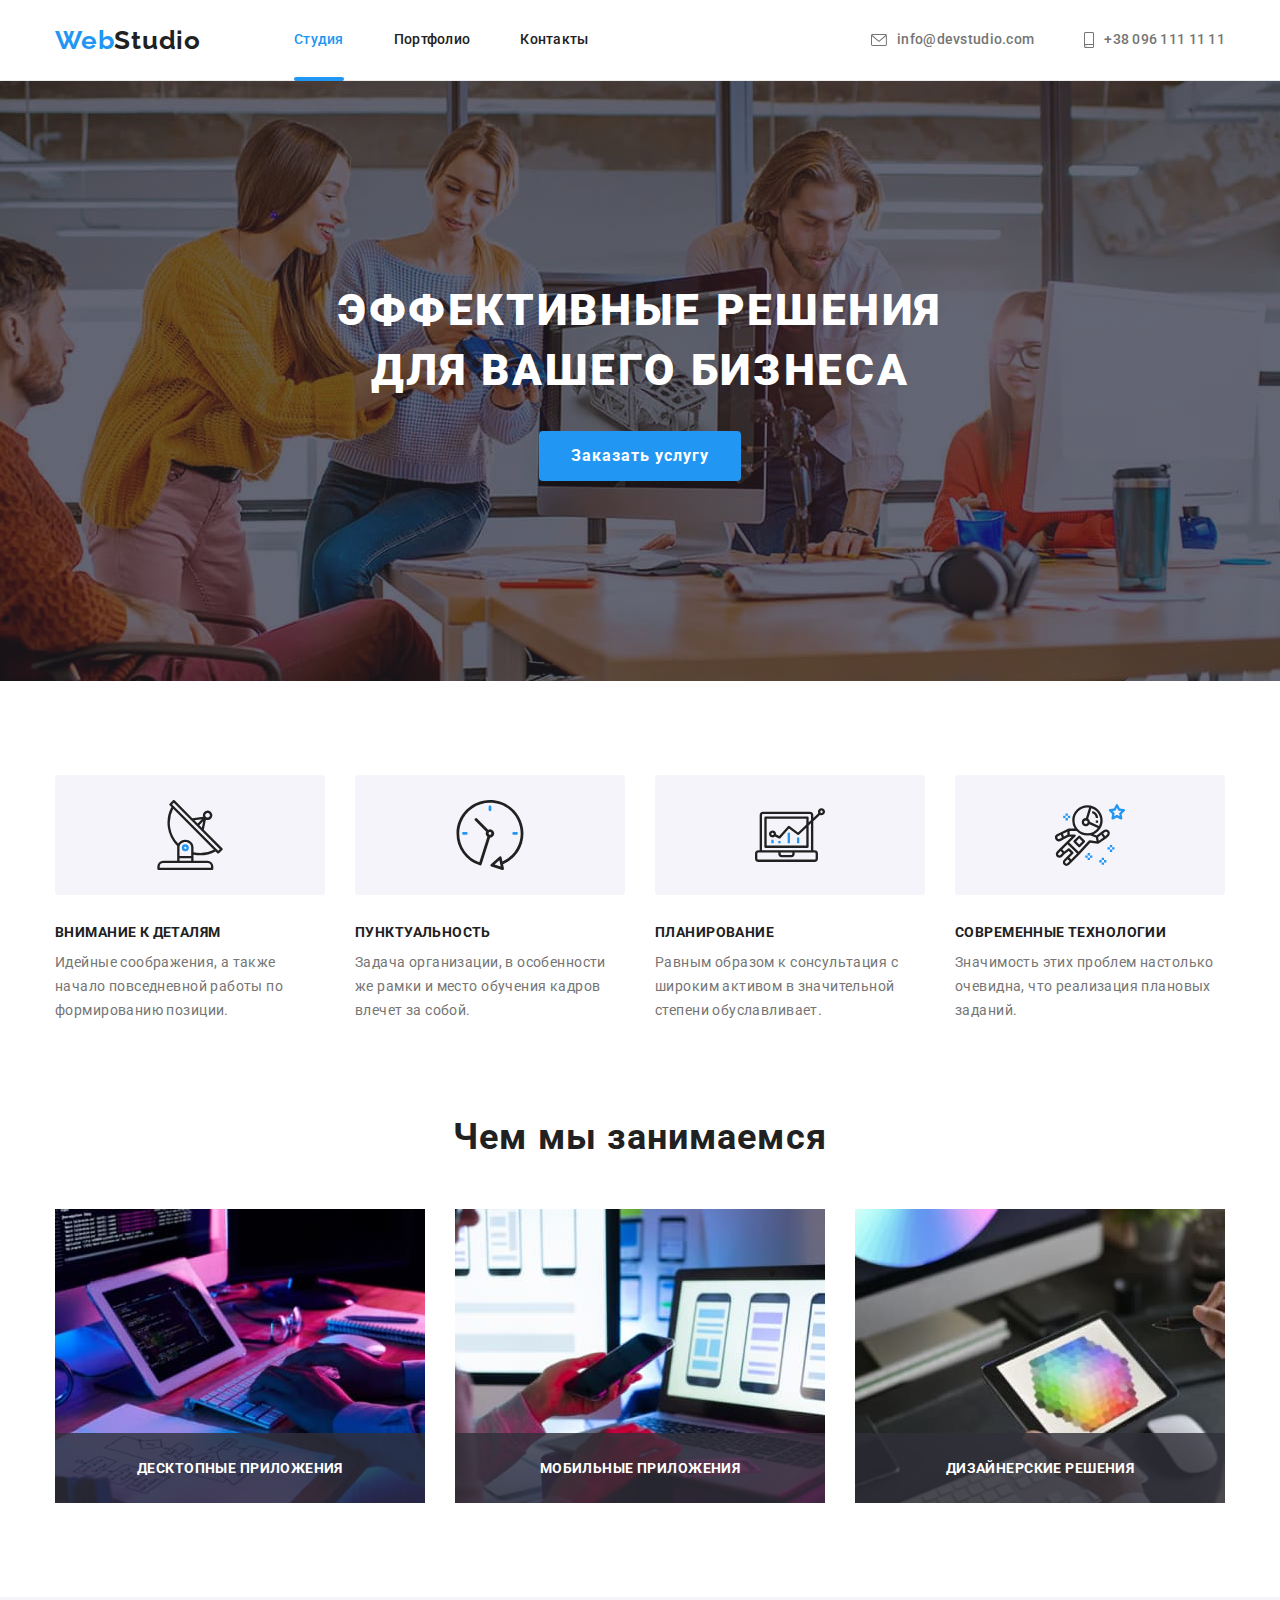
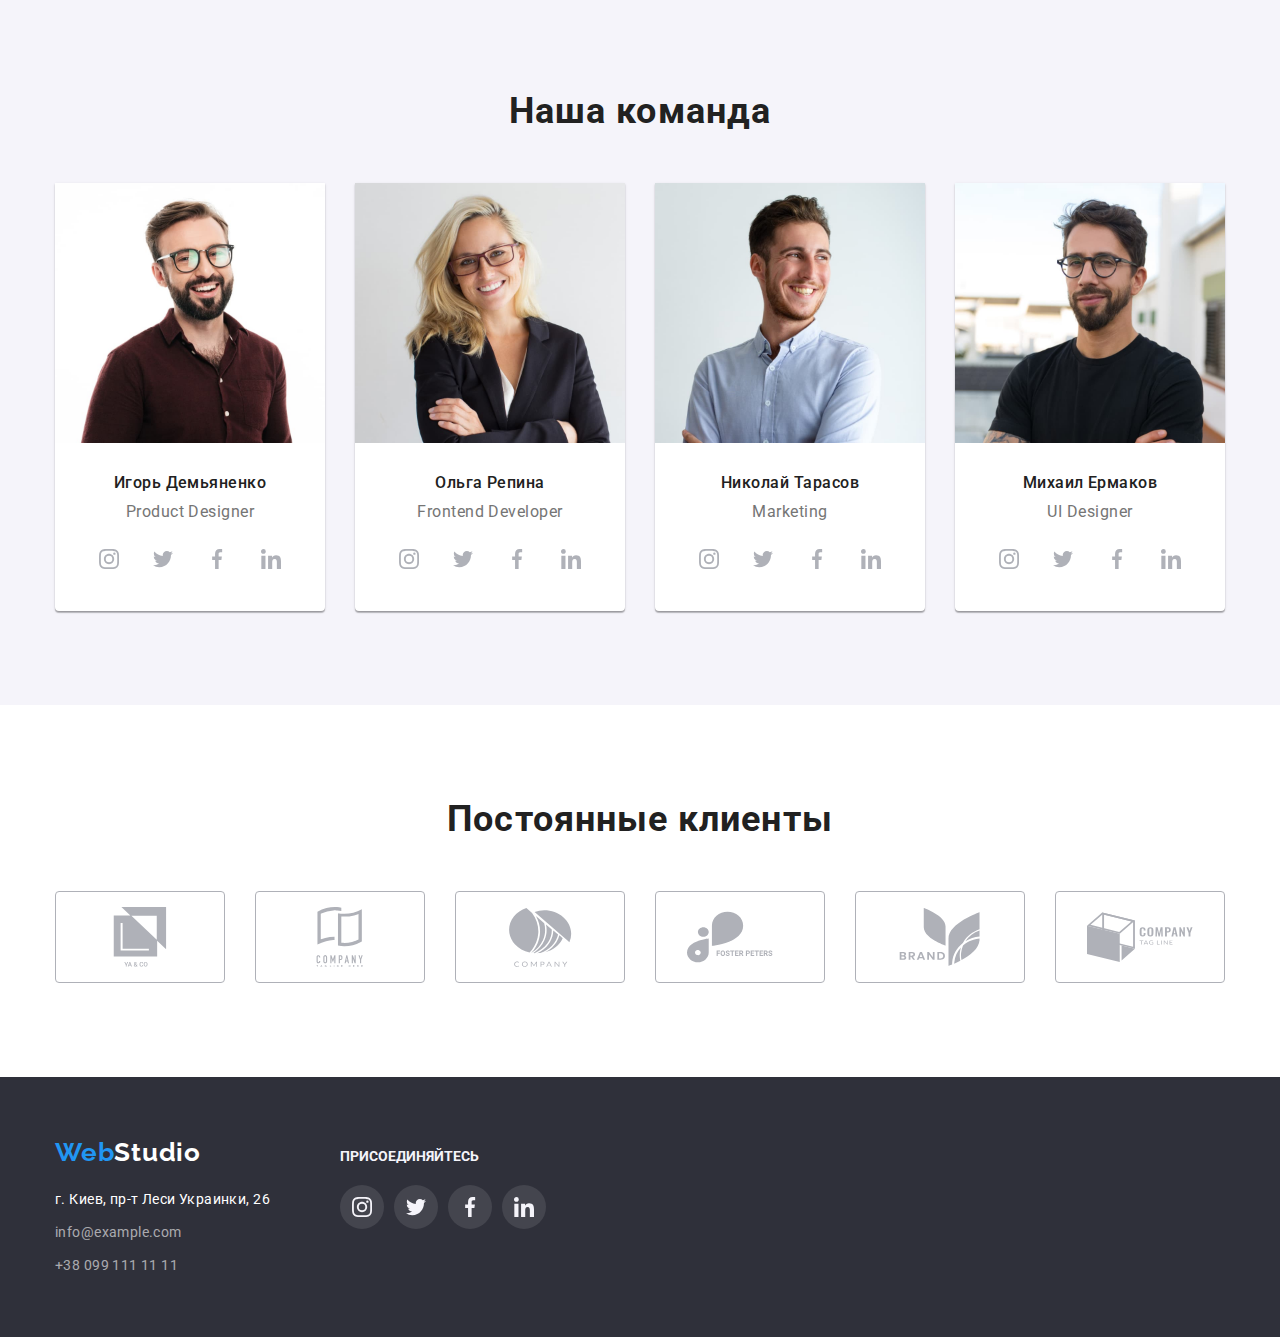
==== index.html @ 72f427e9 "start" ====
<!DOCTYPE html>
<html lang="ru">
  <head>
    <meta charset="UTF-8" />
    <meta http-equiv="X-UA-Compatible" content="IE=edge" />
    <meta name="viewport" content="width=device-width, initial-scale=1.0" />
    <link rel="preconnect" href="https://fonts.googleapis.com" />
    <link rel="preconnect" href="https://fonts.gstatic.com" crossorigin />
    <link
      href="https://fonts.googleapis.com/css2?family=Raleway:wght@700&family=Roboto:wght@400;500;700;900&display=swap"
      rel="stylesheet"
    />
    <link
      rel="stylesheet"
      href="https://cdn.jsdelivr.net/npm/modern-normalize@1.1.0/modern-normalize.min.css"
    />
    <link rel="stylesheet" href="./css/styles.css" />
    <title>Студия</title>
  </head>
  <body>
    <!-- Header -->
    <header class="page-header">
      <!-- logo -->
      <div class="container header-container">
        <nav class="page-nav">
          <a class="logo-style link" href="./">Web<span class="logo-studio link">Studio</span> </a>
          <!-- /Logo -->
          <ul class="menu-list list">
            <li class="menu-item">
              <a class="menu-link link current" href="./index.html">Студия</a>
            </li>
            <li class="menu-item">
              <a class="menu-link link" href="./portfolio.html">Портфолио</a>
            </li>
            <li class="menu-item"><a class="menu-link link" href="">Контакты</a></li>
          </ul>
        </nav>

        <ul class="contact-container list">
          <li class="contact-item">
            <a class="contact link" href="mailto:info@devstudio.com"
              ><svg class="icon-contact" width="16px" height="12px">
                <use href="./images/sprite/sprite.svg#email"></use></svg
              >info@devstudio.com</a
            >
          </li>
          <li class="contact-item">
            <a class="contact link" href="tel:+380961111111"
              ><svg class="icon-contact" width="10px" height="16px">
                <use href="./images/sprite/sprite.svg#phone"></use></svg
              >+38 096 111 11 11</a
            >
          </li>
        </ul>
      </div>
    </header>
    <main>
      <!-- Description -->
      <section class="description">
        <div class="container">
          <h1 class="description-header">Эффективные решения для вашего бизнеса</h1>
          <button class="style-btm" type="button" data-modal-open>Заказать услугу</button>
        </div>
      </section>
      <section class="section">
        <div class="container">
          <h2 class="visually-hidden">Описание</h2>
          <ul class="description-list list">
            <li class="description-item">
              <div class="des-icon">
                <svg class="des-icon-item" width="70px" height="70px">
                  <use href="./images/sprite/sprite.svg#antenna"></use>
                </svg>
              </div>
              <h3 class="description-hdr">Внимание к деталям</h3>
              <p class="description-text">
                Идейные соображения, а также начало повседневной работы по формированию позиции.
              </p>
            </li>
            <li class="description-item">
              <div class="des-icon">
                <svg class="des-icon-item" width="70px" height="70px">
                  <use href="./images/sprite/sprite.svg#clock"></use>
                </svg>
              </div>
              <h3 class="description-hdr">Пунктуальность</h3>
              <p class="description-text">
                Задача организации, в особенности же рамки и место обучения кадров влечет за собой.
              </p>
            </li>
            <li class="description-item">
              <div class="des-icon">
                <svg class="des-icon-item" width="70px" height="70px">
                  <use href="./images/sprite/sprite.svg#diagram"></use>
                </svg>
              </div>
              <h3 class="description-hdr">Планирование</h3>
              <p class="description-text">
                Равным образом к cонсультация с широким активом в значительной степени
                обуславливает.
              </p>
            </li>
            <li class="description-item">
              <div class="des-icon">
                <svg class="des-icon-item" width="70px" height="70px">
                  <use href="./images/sprite/sprite.svg#astronaut"></use>
                </svg>
              </div>
              <h3 class="description-hdr">Современные технологии</h3>
              <p class="description-text">
                Значимость этих проблем настолько очевидна, что реализация плановых заданий.
              </p>
            </li>
          </ul>
        </div>
      </section>
      <!-- About -->
      <section class="about section">
        <div class="container">
          <h2 class="titel">Чем мы занимаемся</h2>
          <ul class="about-list list">
            <li class="about-item">
              <div class="overlay-open">
                <img
                  src="./images/work/photo1.jpg"
                  alt="работа на планшете"
                  width="370"
                  height="295"
                />
                <p class="overlay-about">Десктопные приложения</p>
              </div>
            </li>
            <li class="about-item">
              <div class="overlay-open">
                <img
                  src="./images/work/photo2.jpg"
                  alt="работа на телефоне"
                  width="370"
                  height="295"
                />

                <p class="overlay-about">Мобильные приложения</p>
              </div>
            </li>
            <li class="about-item">
              <div class="overlay-open">
                <img
                  src="./images/work/photo3.jpg"
                  alt="работа с графикой"
                  width="370"
                  height="295"
                />

                <p class="overlay-about">Дизайнерские решения</p>
              </div>
            </li>
          </ul>
        </div>
      </section>
      <section class="team section">
        <div class="container">
          <h2 class="titel">Наша команда</h2>
          <ul class="team-jpg list">
            <li class="team-social-item">
              <img src="./images/team/team1.jpg" alt="мужчина" width="270" height="260" />
              <div class="team-padding">
                <h3 class="team-name">Игорь Демьяненко</h3>
                <p class="team-job" lang="en">Product Designer</p>
                <ul class="team-social list">
                  <li class="team-icon-item">
                    <a href="" class="team-social-link">
                      <svg class="team-icon" width="20px" height="20px">
                        <use href="./images/sprite/sprite.svg#instagram"></use>
                      </svg>
                    </a>
                  </li>
                  <li class="team-icon-item">
                    <a href="" class="team-social-link">
                      <svg class="team-icon" width="20px" height="20px">
                        <use href="./images/sprite/sprite.svg#twitter"></use>
                      </svg>
                    </a>
                  </li>
                  <li class="team-icon-item">
                    <a href="" class="team-social-link">
                      <svg class="team-icon" width="20px" height="20px">
                        <use href="./images/sprite/sprite.svg#facebook"></use>
                      </svg>
                    </a>
                  </li>
                  <li class="team-icon-item">
                    <a href="" class="team-social-link">
                      <svg class="team-icon" width="20px" height="20px">
                        <use href="./images/sprite/sprite.svg#linkedin"></use>
                      </svg>
                    </a>
                  </li>
                </ul>
              </div>
            </li>
            <li class="team-social-item">
              <img src="./images/team/team2.jpg" alt="женщина" width="270" height="260" />
              <div class="team-padding">
                <h3 class="team-name">Ольга Репина</h3>
                <p class="team-job" lang="en">Frontend Developer</p>
                <ul class="team-social list">
                  <li class="team-icon-item">
                    <a href="" class="team-social-link">
                      <svg class="team-icon" width="20px" height="20px">
                        <use href="./images/sprite/sprite.svg#instagram"></use>
                      </svg>
                    </a>
                  </li>
                  <li class="team-icon-item">
                    <a href="" class="team-social-link">
                      <svg class="team-icon" width="20px" height="20px">
                        <use href="./images/sprite/sprite.svg#twitter"></use>
                      </svg>
                    </a>
                  </li>
                  <li class="team-icon-item">
                    <a href="" class="team-social-link">
                      <svg class="team-icon" width="20px" height="20px">
                        <use href="./images/sprite/sprite.svg#facebook"></use>
                      </svg>
                    </a>
                  </li>
                  <li class="team-icon-item">
                    <a href="" class="team-social-link">
                      <svg class="team-icon" width="20px" height="20px">
                        <use href="./images/sprite/sprite.svg#linkedin"></use>
                      </svg>
                    </a>
                  </li>
                </ul>
              </div>
            </li>
            <li class="team-social-item">
              <img src="./images/team/team3.jpg" alt="мужчина" width="270" height="260" />
              <div class="team-padding">
                <h3 class="team-name">Николай Тарасов</h3>
                <p class="team-job" lang="en">Marketing</p>
                <ul class="team-social list">
                  <li class="team-icon-item">
                    <a href="" class="team-social-link">
                      <svg class="team-icon" width="20px" height="20px">
                        <use href="./images/sprite/sprite.svg#instagram"></use>
                      </svg>
                    </a>
                  </li>
                  <li class="team-icon-item">
                    <a href="" class="team-social-link">
                      <svg class="team-icon" width="20px" height="20px">
                        <use href="./images/sprite/sprite.svg#twitter"></use>
                      </svg>
                    </a>
                  </li>
                  <li class="team-icon-item">
                    <a href="" class="team-social-link">
                      <svg class="team-icon" width="20px" height="20px">
                        <use href="./images/sprite/sprite.svg#facebook"></use>
                      </svg>
                    </a>
                  </li>
                  <li class="team-icon-item">
                    <a href="" class="team-social-link">
                      <svg class="team-icon" width="20px" height="20px">
                        <use href="./images/sprite/sprite.svg#linkedin"></use>
                      </svg>
                    </a>
                  </li>
                </ul>
              </div>
            </li>
            <li class="team-social-item">
              <img src="./images/team/team4.jpg" alt="мужчина" width="270" height="260" />
              <div class="team-padding">
                <h3 class="team-name">Михаил Ермаков</h3>
                <p class="team-job" lang="en">UI Designer</p>
                <ul class="team-social list">
                  <li class="team-icon-item">
                    <a href="" class="team-social-link">
                      <svg class="team-icon" width="20px" height="20px">
                        <use href="./images/sprite/sprite.svg#instagram"></use>
                      </svg>
                    </a>
                  </li>
                  <li class="tteam-icon-item">
                    <a href="" class="team-social-link">
                      <svg class="team-icon" width="20px" height="20px">
                        <use href="./images/sprite/sprite.svg#twitter"></use>
                      </svg>
                    </a>
                  </li>
                  <li class="team-icon-item">
                    <a href="" class="team-social-link">
                      <svg class="team-icon" width="20px" height="20px">
                        <use href="./images/sprite/sprite.svg#facebook"></use>
                      </svg>
                    </a>
                  </li>
                  <li class="team-icon-item">
                    <a href="" class="team-social-link">
                      <svg class="team-icon" width="20px" height="20px">
                        <use href="./images/sprite/sprite.svg#linkedin"></use>
                      </svg>
                    </a>
                  </li>
                </ul>
              </div>
            </li>
          </ul>
        </div>
      </section>
      <!--Regular Clients-->
      <section class="section">
        <div class="container">
          <h2 class="titel">Постоянные клиенты</h2>
          <ul class="list client">
            <li class="client-list">
              <a href="" class="client-link">
                <svg class="client-logo" width="106px" height="60px">
                  <use href="./images/sprite/sprite.svg#group"></use>
                </svg>
              </a>
            </li>
            <li class="client-list">
              <a href="" class="client-link">
                <svg class="client-logo" width="106px" height="60px">
                  <use href="./images/sprite/sprite.svg#group2"></use>
                </svg>
              </a>
            </li>
            <li class="client-list">
              <a href="" class="client-link">
                <svg class="client-logo" width="106px" height="60px">
                  <use href="./images/sprite/sprite.svg#group3"></use>
                </svg>
              </a>
            </li>
            <li class="client-list">
              <a href="" class="client-link">
                <svg class="client-logo" width="106px" height="60px">
                  <use href="./images/sprite/sprite.svg#group4"></use>
                </svg>
              </a>
            </li>
            <li class="client-list">
              <a href="" class="client-link">
                <svg class="client-logo" width="106px" height="60px">
                  <use href="./images/sprite/sprite.svg#group5"></use>
                </svg>
              </a>
            </li>
            <li class="client-list">
              <a href="" class="client-link">
                <svg class="client-logo" width="106px" height="60px">
                  <use href="./images/sprite/sprite.svg#group6"></use>
                </svg>
              </a>
            </li>
          </ul>
        </div>
      </section>
    </main>
    <!-- Footer -->
    <footer class="footer">
      <div class="podval container">
        <div>
          <a class="logo-style-footer link" href="/"
            >Web<span class="logo-studio-footer link">Studio</span>
          </a>
          <address class="address">
            <ul class="list">
              <li class="contact-item-footer">
                <a
                  class="contact-map link"
                  href="https://goo.gl/maps/9qmAzHa2wMczzQS48"
                  target="_blank"
                  rel="noopener noreferrer"
                >
                  г. Киев, пр-т Леси Украинки, 26
                </a>
              </li>
              <li class="contact-item-footer">
                <a class="contact-footer link" href="mailto:info@example.com">info@example.com</a>
              </li>
              <li class="contact-item-footer">
                <a class="contact-footer link" href="tel:+380991111111">+38 099 111 11 11</a>
              </li>
            </ul>
          </address>
        </div>
        <div class="fsocial-footer">
          <h3 class="fsocial-titel">присоединяйтесь</h3>
          <ul class="fsocial-list list">
            <li>
              <a href="" class="fsocial-link">
                <svg class="fsocial-icon" width="20px" height="20px">
                  <use href="./images/sprite/sprite.svg#instagram"></use>
                </svg>
              </a>
            </li>
            <li>
              <a href="" class="fsocial-link">
                <svg class="fsocial-icon" width="20px" height="20px">
                  <use href="./images/sprite/sprite.svg#twitter"></use>
                </svg>
              </a>
            </li>
            <li>
              <a href="" class="fsocial-link">
                <svg class="fsocial-icon" width="20px" height="20px">
                  <use href="./images/sprite/sprite.svg#facebook"></use>
                </svg>
              </a>
            </li>
            <li>
              <a href="" class="fsocial-link">
                <svg class="fsocial-icon" width="20px" height="20px">
                  <use href="./images/sprite/sprite.svg#linkedin"></use>
                </svg>
              </a>
            </li>
          </ul>
        </div>
      </div>
    </footer>
    <div class="backdrop is-hidden" data-modal>
      <div class="modal">
        <button type="button" class="close-btm" data-modal-close>
          <svg class="modal-icon-close" width="18px" height="18px">
            <use href="./images/sprite/sprite.svg#close"></use>
          </svg>
        </button>
      </div>
    </div>
    <script src="./js/modal.js"></script>
  </body>
</html>
---- css/styles.css ----
/* font-family: 'Raleway', sans-serif;
font-family: 'Roboto', sans-serif; */

:root {
  --primary-font: 'Roboto', sans-serif;
  --secondary-font: 'Raleway', sans-serif;
  --primary-text: #757575;
  --secondary-text: #212121;
  --accent-color: #2196f3;
  --secondary-text-white: #ffffff;
  --hover-color-btm: #188ce8;
  --primary-background-color: #ffffff;
  --secondory-background-color: #f5f4fa;
  --icon-color: #afb1b8;
  --transition-speed: 250ms cubic-bezier(0.4, 0, 0.2, 1);
}

body {
  font-family: var(--primary-font);
  color: var(--primary-text);
}
/* Utility */ /* Utility */ /* Utility */ /* Utility */ /* Utility */
.link {
  text-decoration: none;
}

.list {
  list-style: none;
}

h1,
h2,
h3,
h4,
h5,
h6,
p {
  margin-top: 0;
  margin-bottom: 0;
}

ul,
ol {
  margin-top: 0;
  margin-bottom: 0;
  padding-left: 0;
}

img {
  display: block;
  max-width: 100%;
  height: auto;
}

button {
  cursor: pointer;
  border: 0;
}

.visually-hidden {
  position: absolute;
  white-space: nowrap;
  width: 1px;
  height: 1px;
  overflow: hidden;
  border: 0;
  padding: 0;
  clip: rect(0 0 0 0);
  clip-path: inset(50%);
  margin: -1px;
}

.container {
  width: 1200px;
  margin-left: auto;
  margin-right: auto;
  padding-left: 15px;
  padding-right: 15px;
}

/* Utility */ /* Utility */ /* Utility */ /* Utility */ /* Utility */

/* Logo */ /* Logo */ /* Logo */ /* Logo */ /* Logo */
.logo-style,
.logo-studio,
.logo-style-footer,
.logo-studio-footer {
  font-family: var(--secondary-font);
}

.logo-style {
  color: var(--accent-color);
}
.logo-studio {
  color: var(--secondary-text);
}

.logo-style-footer {
  color: var(--accent-color);
}
.logo-studio-footer {
  color: var(--secondary-text-white);
}
.logo-style {
  font-weight: 700;
  font-size: 26px;
  line-height: 1.19;
  letter-spacing: 0.03em;
}
.logo-studio {
  font-weight: 700;
  font-size: 26px;
  line-height: 1.19;
  letter-spacing: 0.03em;
}

/* /Logo */ /* /Logo */ /* /Logo */ /* /Logo */ /* /Logo */

/* header */ /* header */ /* header */ /* header */ /* header */
.menu-link:hover,
.menu-link:focus {
  color: var(--accent-color);
}

.page-header {
  border-bottom: 1px solid #ececec;
}

.header-container {
  display: flex;
  align-items: center;
}

.page-nav {
  display: flex;
  align-items: center;
}

.menu-link.current {
  color: var(--accent-color);
}

.current::after {
  position: absolute;
  content: '';
  left: 0;
  bottom: 0;
  border-radius: 2px;
  margin-bottom: -1px;
  width: 100%;
  height: 4px;
  background-color: var(--accent-color);
}

.menu-list {
  display: flex;
  align-items: center;
  margin-left: 93px;
}
.menu-link {
  display: block;
  position: relative;
  padding-top: 32px;
  padding-bottom: 32px;
  font-weight: 500;
  font-size: 14px;
  line-height: 1.14;
  letter-spacing: 0.02em;
  color: var(--secondary-text);
  transition: color var(--transition-speed);
}

.menu-item:not(:last-child) {
  margin-right: 50px;
}

/* /header */ /* /header */ /* /header */ /* /header */ /* /header */

/* Description */ /* Description */ /* Description */ /* Description */
.section {
  padding: 94px 0;
}
.description-list {
  display: flex;
  align-content: center;
  gap: 30px;
}
.description-item {
  width: 270px;
}

.description-hdr {
  margin-bottom: 10px;
}

.des-icon {
  background-color: var(--secondory-background-color);
  height: 120px;
  display: flex;
  flex-wrap: wrap;
  align-content: center;
  justify-content: center;
  height: 120px;
  margin-bottom: 30px;
  border-radius: 4px;
}
.description-header {
  width: 696px;
  margin-left: auto;
  margin-right: auto;
  font-weight: 900;
  font-size: 44px;
  margin-bottom: 30px;
  line-height: 1.36;
  text-align: center;
  letter-spacing: 0.06em;
  text-transform: uppercase;

  color: var(--secondary-text-white);
}

.description {
  max-width: 1600px;
  height: 600px;
  margin-left: auto;
  margin-right: auto;

  padding: 200px 0;
  text-align: center;
  background-image: linear-gradient(rgba(47, 48, 58, 0.4), rgba(47, 48, 58, 0.4)),
    url(../images/hero/hero.jpg);
  background-size: cover;
  background-color: #c4c4c4;
  background-position: center;
  background-repeat: no-repeat;
}

.style-btm {
  display: inline-block;
  min-width: 200px;
  font-family: inherit;
  border-radius: 4px;
  padding: 10px 32px;
  border: transparent;
  font-weight: 700;
  font-size: 16px;
  line-height: 1.88;
  letter-spacing: 0.06em;
  align-items: center;
  text-align: center;
  background-color: var(--accent-color);
  color: var(--secondary-text-white);
  transition: background-color var(--transition-speed), color 250ms var(--transition-speed);
}

.style-btm:hover,
.style-btm:focus {
  background-color: var(--hover-color-btm);
  color: var(--secondary-text-white);
}
.description-hdr {
  font-weight: 700;
  font-size: 14px;
  line-height: 1.14;
  letter-spacing: 0.03em;
  text-transform: uppercase;
  color: var(--secondary-text);
}

.description-text {
  font-size: 14px;
  line-height: 1.71;
  letter-spacing: 0.03em;
}

/* Description */ /* Description */ /* Description */ /* Description */

/* About */ /* About */ /* About */ /* About */ /* About */ /* About */

.titel {
  margin-bottom: 50px;
  font-weight: 700;
  font-size: 36px;
  line-height: 1.166;
  text-align: center;
  letter-spacing: 0.03em;
  color: var(--secondary-text);
}

.about-list {
  display: flex;
  gap: 30px;
}
.about {
  padding-top: 0;
}

.overlay-open {
  position: relative;
}

.overlay-about {
  position: absolute;
  display: flex;
  justify-content: center;
  align-items: center;
  bottom: 0;
  left: 0;
  width: 100%;
  height: 70px;
  font-weight: 700;
  font-size: 14px;
  line-height: 16px;
  text-align: center;
  letter-spacing: 0.03em;
  text-transform: uppercase;
  color: var(--secondary-text-white);
  background: rgba(47, 48, 58, 0.8);
}

/* About */ /* About */ /* About */ /* About */ /* About */ /* About */

/* Team */ /* Team */ /* Team */ /* Team */ /* Team */ /* Team */ /* Team */

.team {
  background: #f5f4fa;
}
.team-jpg {
  display: flex;
  align-content: center;
  gap: 30px;
}

.team-name {
  margin-bottom: 10px;
  font-weight: 500;
  font-size: 16px;
  line-height: 1.19;
  text-align: center;
  letter-spacing: 0.03em;
  color: var(--secondary-text);
}

.team-social-link {
  display: flex;
  justify-content: center;
  align-items: center;
  width: 44px;
  height: 44px;
  border-radius: 50%;
  background-color: var(--primary-background-color);
  transition: background-color var(--transition-speed);
}

.team-icon {
  fill: var(--icon-color);
  transition: fill var(--transition-speed);
}

.team-social-link:hover,
.team-social-link:focus {
  background: var(--accent-color);
}

.team-social-link:hover .team-icon,
.team-social-link:focus .team-icon {
  fill: var(--primary-background-color);
}

.team-social {
  display: flex;
  justify-content: center;
  gap: 10px;
}
.team-padding {
  padding-top: 30px;
  padding-bottom: 30px;
}

.team-job {
  margin-bottom: 16px;
  font-size: 16px;
  line-height: 1.19;
  text-align: center;
  letter-spacing: 0.03em;
}
.team-social-item {
  box-shadow: 0px 1px 3px rgba(0, 0, 0, 0.12), 0px 1px 1px rgba(0, 0, 0, 0.14),
    0px 2px 1px rgba(0, 0, 0, 0.2);
  border-radius: 0px 0px 4px 4px;
  background: #ffffff;
}

/* Team */ /* Team */ /* Team */ /* Team */ /* Team */ /* Team */ /* Team */

/* Client */ /* Client */ /* Client */ /* Client */ /* Client */ /* Client */
.client {
  display: flex;
  justify-content: center;
  gap: 30px;
}

.client-link {
  display: flex;
  flex-wrap: wrap;
  align-content: center;
  justify-content: center;
  border: 1px solid #afb1b8;
  border-radius: 4px;
  width: 100%;
  height: 100%;
  transition: border var(--transition-speed);
}

.client-list {
  width: 170px;
  height: 92px;
}

.client-logo {
  fill: var(--icon-color);
  transition: fill var(--transition-speed);
}

.client-link:hover .client-logo,
.client-link:focus .client-logo {
  fill: var(--accent-color);
}

.client-link:hover,
.client-link:focus {
  fill: var(--accent-color);
  border: 1px solid var(--accent-color);
}

/* Client */ /* Client */ /* Client */ /* Client */ /* Client */ /* Client */

/* contact */ /* contact */ /* contact */ /* contact */ /* contact */

.contact {
  display: flex;
  align-items: center;
  padding-top: 32px;
  padding-bottom: 32px;
  font-weight: 500;
  font-size: 14px;
  line-height: 1.14;
  letter-spacing: 0.02em;
  color: var(--primary-text);
  transition: color var(--transition-speed);
}

.contact-container {
  display: flex;
  margin-left: auto;
}

.icon-contact {
  margin-right: 10px;
  fill: currentColor;
}

.contact-item + .contact-item {
  margin-left: 50px;
}

.contact:hover,
.contact:focus {
  color: var(--accent-color);
}

.contact-footer:hover,
.contact-footer:focus {
  color: var(--accent-color);
}

.contact-map:hover,
.contact-map:focus {
  color: var(--accent-color);
}

/* contact */ /* contact */ /* contact */ /* contact */ /* contact */

/* footer */ /* footer */ /* footer */ /* footer */ /* footer */ /* footer */
.address {
  font-style: normal;
  margin-top: 20px;
}

.footer {
  background-color: #2f303a;
  padding-top: 60px;
  padding-bottom: 60px;
}

.logo-style-footer {
  display: block;
  padding: 0;
  margin-bottom: 20px;
  font-weight: 700;
  font-size: 26px;
  line-height: 1.19;
  letter-spacing: 0.03em;
}
.logo-studio-footer {
  font-weight: 700;
  font-size: 26px;
  line-height: 1.19;
  letter-spacing: 0.03em;
}

.contact-map {
  font-size: 14px;
  line-height: 1.71;
  letter-spacing: 0.03em;
  color: var(--secondary-text-white);
  transition: color var(--transition-speed);
}

.contact-footer {
  font-size: 14px;
  line-height: 1.71;
  letter-spacing: 0.03em;

  color: rgba(255, 255, 255, 0.6);
  transition: color var(--transition-speed);
}
.contact-item-footer:not(:last-child) {
  margin-bottom: 9px;
}

.podval {
  display: flex;
  align-items: baseline;
}

.fsocial-footer {
  margin-left: 70px;
}

.fsocial-titel {
  display: block;
  font-weight: 700;
  margin-bottom: 20px;
  font-size: 14px;
  line-height: 1.14;
  text-transform: uppercase;
  font-style: normal;
  color: var(--secondory-background-color);
}

.fsocial-list {
  display: flex;
  justify-content: center;
  gap: 10px;
}

.fsocial-link {
  display: flex;
  align-content: center;
  justify-content: center;
  flex-wrap: wrap;
  width: 44px;
  height: 44px;
  border-radius: 50%;
  background: rgba(255, 255, 255, 0.1);
  fill: var(--secondory-background-color);
  transition: background-color var(--transition-speed), color var(--transition-speed);
}

.fsocial-link:hover,
.fsocial-link:focus {
  background-color: var(--accent-color);
}

/* footer */ /* footer */ /* footer */ /* footer */ /* footer */ /* footer */

/* PORTFOLIO */ /* PORTFOLIO */ /* PORTFOLIO */ /* PORTFOLIO */ /* PORTFOLIO */ /* PORTFOLIO */

.style-btm-filter:hover,
.style-btm-filter:focus {
  box-shadow: 0px 3px 1px rgba(0, 0, 0, 0.1), 0px 1px 2px rgba(0, 0, 0, 0.08),
    0px 2px 2px rgba(0, 0, 0, 0.12);
  border-radius: 4px;
  background-color: var(--accent-color);
  color: var(--secondary-text-white);
}

.style-btm-filter {
  background: #f5f4fa;
  border-radius: 4px;
  padding: 6px 22px 6px 22px;
  border: transparent;
  font-weight: 500;
  font-size: 16px;
  line-height: 1.62;
  text-align: center;
  letter-spacing: 0.03em;
  color: var(--secondary-text);
  transition: background-color var(--transition-speed), color var(--transition-speed),
    box-shadow var(--transition-speed);
}

.gallery-jpg {
  margin-bottom: 4px;
  font-weight: 700;
  font-size: 18px;
  line-height: 2;
  letter-spacing: 0.06em;
  color: var(--secondary-text);
}

.general-description {
  font-size: 16px;
  line-height: 1.88;
  letter-spacing: 0.03em;
  color: var(--primary-text);
}

.btm-item {
  display: flex;
  justify-content: center;
  margin-bottom: 50px;
  gap: 8px;
}
.content {
  display: flex;
  gap: 30px;
  flex-wrap: wrap;
  align-items: center;
}

.glr-board {
  border: 1px solid #eeeeee;
  border-top: none;
  padding: 20px 20px;
}

.gallery-link:hover,
.gallery-link:focus {
  display: block;
  background: #ffffff;
  box-shadow: 0px 1px 1px rgba(0, 0, 0, 0.12), 0px 4px 4px rgba(0, 0, 0, 0.06),
    1px 4px 6px rgba(0, 0, 0, 0.16);
}

.gallery-link {
  transition: box-shadow var(--transition-speed);
}

.gallery-img-wrapper {
  position: relative;
  overflow: hidden;
}

.gallery-img-wrapper {
  display: block;
}

.overlay {
  position: absolute;
  left: 0;
  top: 0;
  width: 100%;
  height: 100%;
  padding: 63px 24px;
  overflow: auto;
  font-weight: 400;
  font-size: 18px;
  line-height: 1.56;
  letter-spacing: 0.03em;
  color: var(--secondary-text-white);
  background: rgba(33, 150, 243, 0.9);
  transform: translate(0, 100%);
  transition: transform var(--transition-speed);
}

.gallery-link:hover .overlay,
.gallery-link:focus .overlay {
  transform: translate(0, 0);
}
/* PORTFOLIO */ /* PORTFOLIO */ /* PORTFOLIO */ /* PORTFOLIO */ /* PORTFOLIO */ /* PORTFOLIO */

/* modal */ /* modal */ /* modal */ /* modal */ /* modal */ /* modal */
.backdrop {
  position: fixed;
  display: flex;
  justify-content: center;
  align-items: center;
  top: 0;
  left: 0;
  z-index: 1000;
  height: 100%;
  width: 100%;
  background: rgba(0, 0, 0, 0.2);
  transition: opacity var(--transition-speed), visibility var(--transition-speed),
    transform var(--transition-speed);
}
.backdrop.is-hidden {
  opacity: 0;
  visibility: hidden;
  pointer-events: none;
  transform: scale(0.8);
}

.modal {
  position: absolute;
  top: 50%;
  left: 50%;
  transform: translate(-50%, -50%);
  width: 528px;
  height: 581px;
  background-color: var(--primary-background-color);
  box-shadow: 0px 1px 3px rgba(0, 0, 0, 0.12), 0px 1px 1px rgba(0, 0, 0, 0.14),
    0px 2px 1px rgba(0, 0, 0, 0.2);
  border-radius: 4px;
}

.close-btm {
  position: absolute;
  display: flex;
  justify-content: center;
  align-items: center;
  top: 8px;
  right: 8px;
  width: 30px;
  height: 30px;
  border-radius: 50%;
  background-color: transparent;
  background: #ffffff;
  border: 1px solid rgba(0, 0, 0, 0.1);
  padding: 0;
}

.close-btm:hover .modal-icon-close,
.close-btm:focus .modal-icon-close {
  fill: var(--accent-color);
  transition: var(--transition-speed);
}

.modal-icon-close {
  fill: #000000;
}
/* modal */ /* modal */ /* modal */ /* modal */ /* modal */ /* modal */
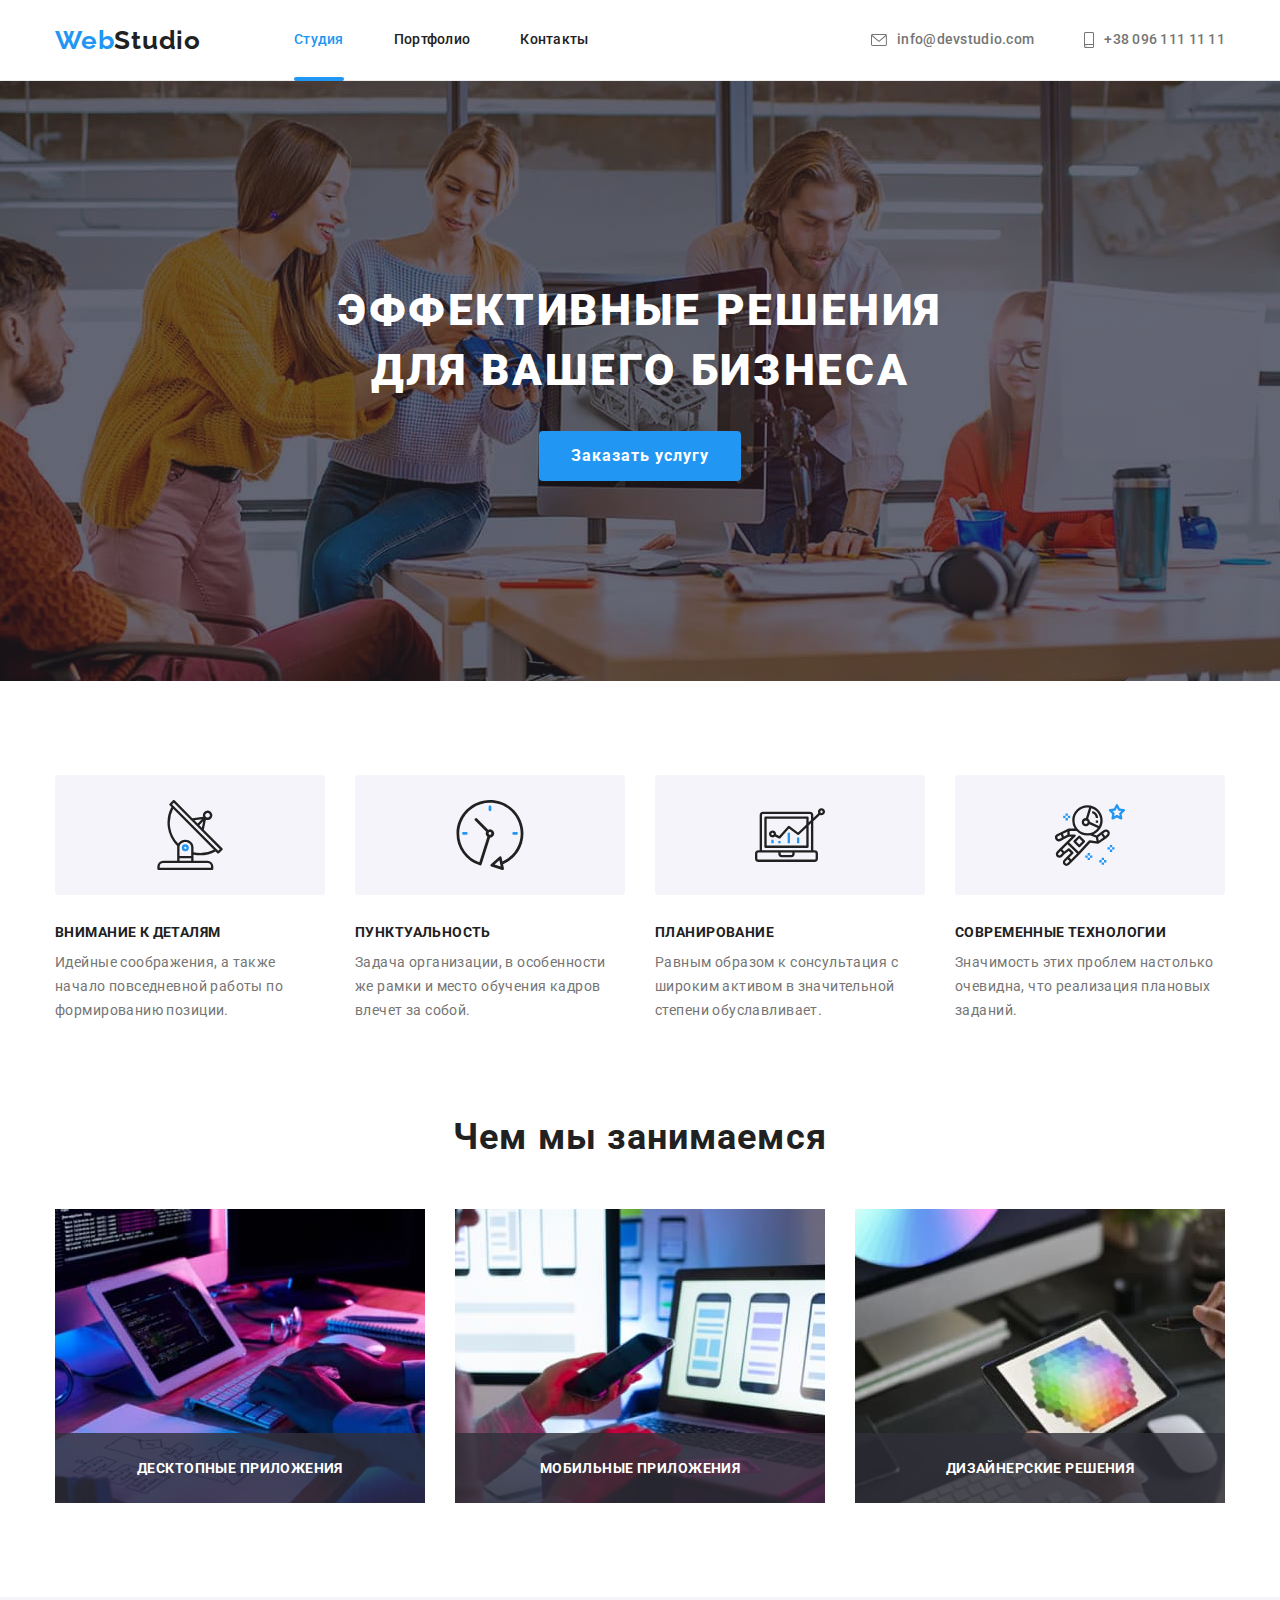
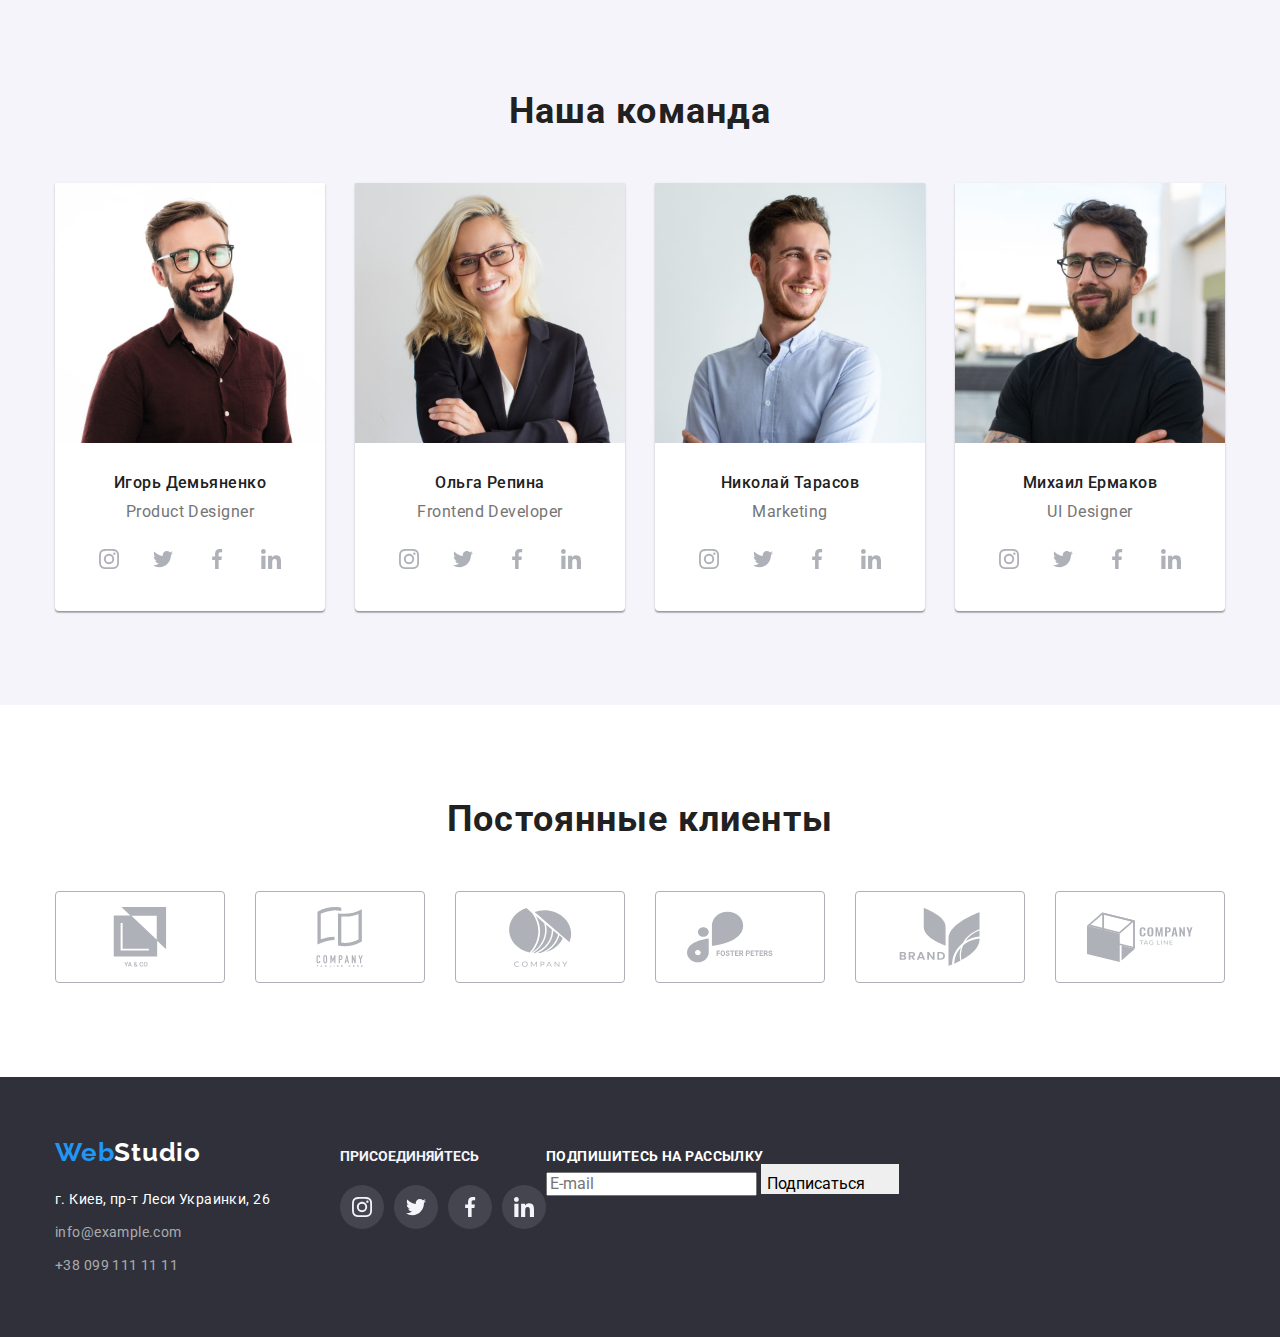
==== commit afb6fab0: "1111" ====
--- a/index.html
+++ b/index.html
@@ -424,6 +424,18 @@
             </li>
           </ul>
         </div>
+        <div>
+          <p class="mailing">подпишитесь на рассылку</p>
+          <form class="subscribe">
+            <input type="email" name="email" class="input-email" id="email" placeholder="E-mail" />
+            <button class="btn" type="submit">
+              Подписаться
+              <svg class="icon-send" width="24px" height="24px">
+                <use href="./images/icons.svg#icon-send"></use>
+              </svg>
+            </button>
+          </form>
+        </div>
       </div>
     </footer>
     <div class="backdrop is-hidden" data-modal>
--- a/css/styles.css
+++ b/css/styles.css
@@ -573,6 +573,15 @@
   background-color: var(--accent-color);
 }
 
+.mailing {
+  font-weight: 700;
+  font-size: 14px;
+  line-height: 16px;
+  letter-spacing: 0.03em;
+  text-transform: uppercase;
+  color: var(--secondary-text-white);
+}
+
 /* footer */ /* footer */ /* footer */ /* footer */ /* footer */ /* footer */
 
 /* PORTFOLIO */ /* PORTFOLIO */ /* PORTFOLIO */ /* PORTFOLIO */ /* PORTFOLIO */ /* PORTFOLIO */
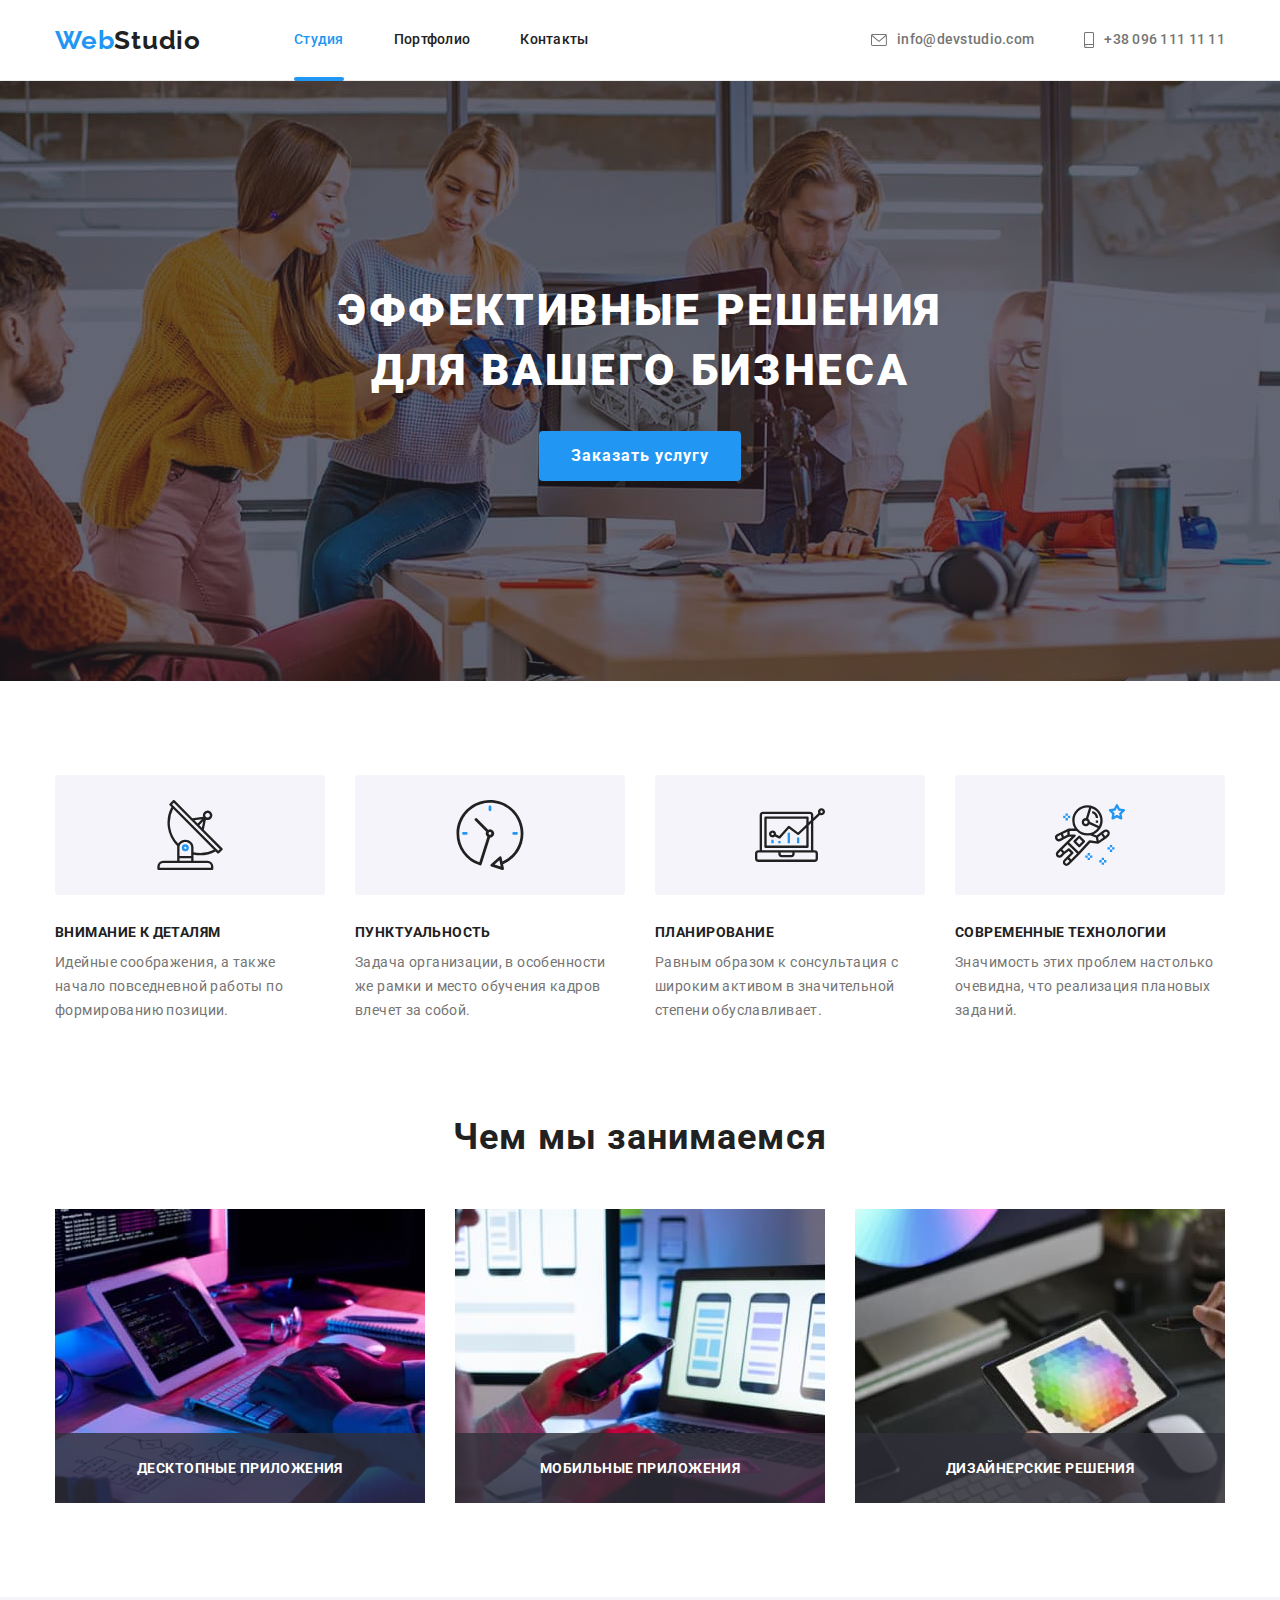
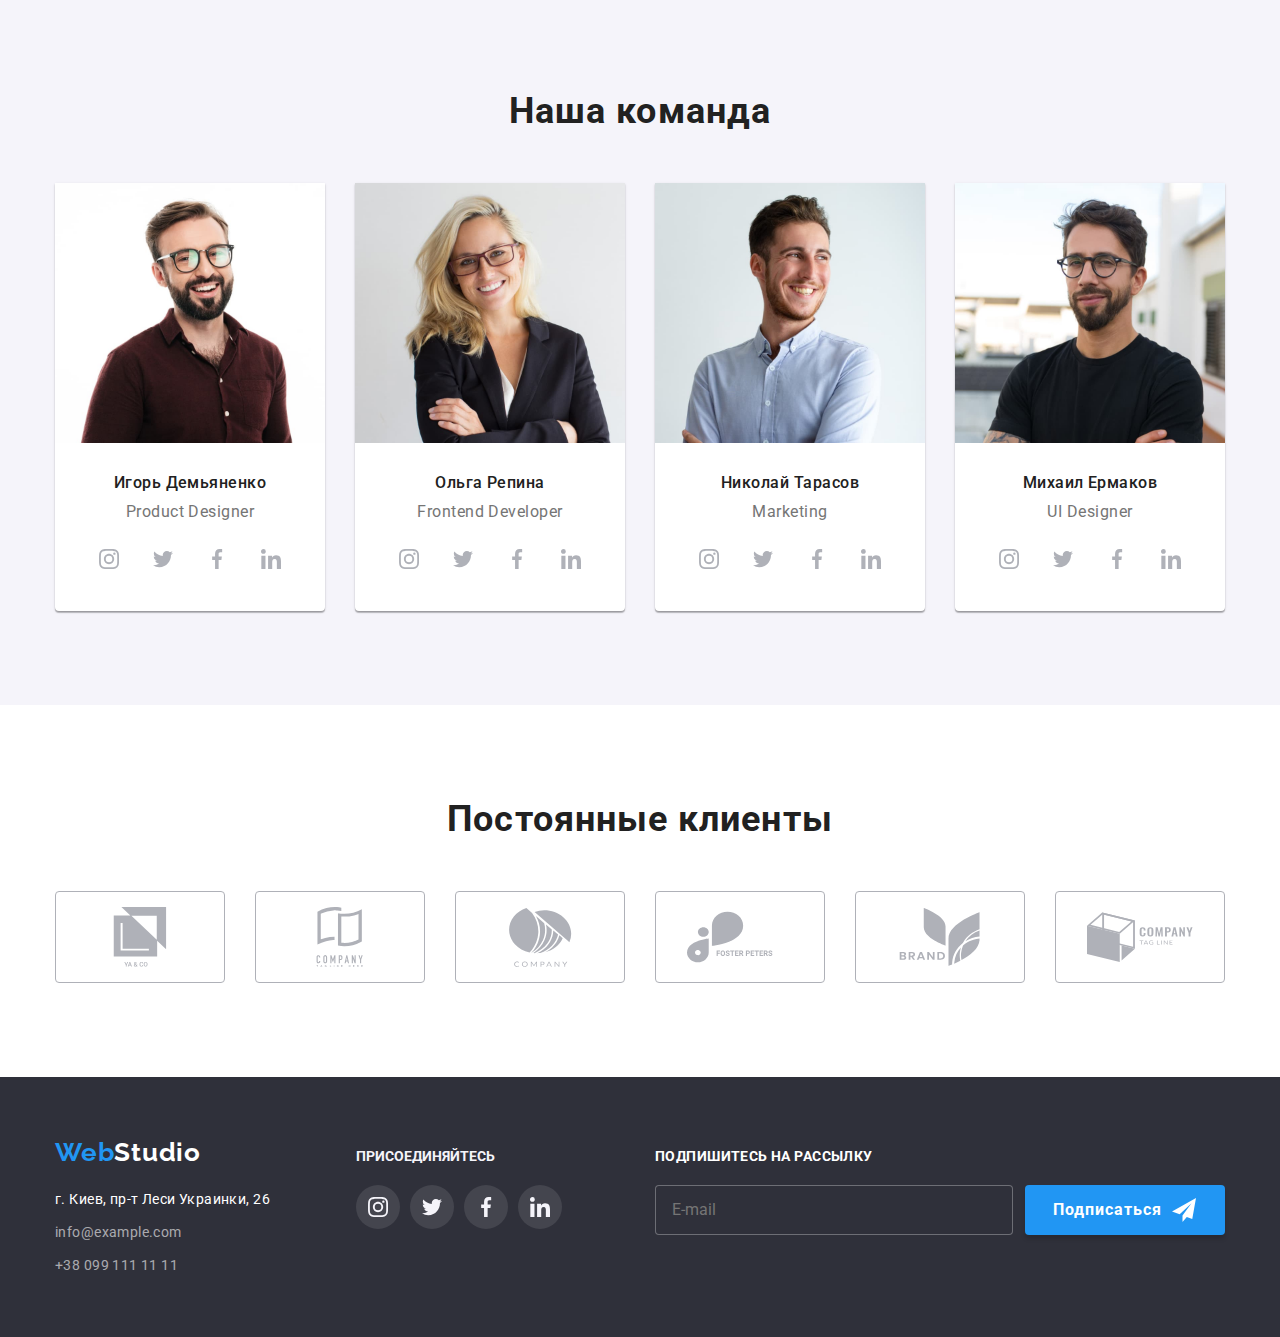
==== commit 95cf786c: "footer" ====
--- a/index.html
+++ b/index.html
@@ -366,7 +366,7 @@
     <!-- Footer -->
     <footer class="footer">
       <div class="podval container">
-        <div>
+        <div class="footer-size">
           <a class="logo-style-footer link" href="/"
             >Web<span class="logo-studio-footer link">Studio</span>
           </a>
@@ -424,14 +424,14 @@
             </li>
           </ul>
         </div>
-        <div>
+        <div class="form-footer">
           <p class="mailing">подпишитесь на рассылку</p>
           <form class="subscribe">
             <input type="email" name="email" class="input-email" id="email" placeholder="E-mail" />
             <button class="btn" type="submit">
               Подписаться
               <svg class="icon-send" width="24px" height="24px">
-                <use href="./images/icons.svg#icon-send"></use>
+                <use href="/images/sprite/sprite.svg#send"></use>
               </svg>
             </button>
           </form>
--- a/css/styles.css
+++ b/css/styles.css
@@ -573,15 +573,72 @@
   background-color: var(--accent-color);
 }
 
+.form-footer {
+  display: block;
+  align-items: center;
+  margin-left: 93px;
+}
+
 .mailing {
+  display: block;
   font-weight: 700;
   font-size: 14px;
-  line-height: 16px;
+  line-height: 1.14;
   letter-spacing: 0.03em;
   text-transform: uppercase;
   color: var(--secondary-text-white);
-}
-
+  margin-bottom: 20px;
+}
+
+.subscribe {
+  display: flex;
+  align-items: center;
+  justify-content: center;
+}
+
+.input-email {
+  width: 358px;
+  height: 50px;
+  padding-left: 42px;
+  background-color: #2f303a;
+  border: 1px solid rgba(255, 255, 255, 0.3);
+  border-radius: 4px;
+  padding-top: 15px;
+  padding-bottom: 15px;
+  padding-left: 16px;
+  color: #ffffff;
+}
+
+.input-email:focus {
+  outline: none;
+}
+
+.btn {
+  display: flex;
+  padding: 10px 28px;
+  align-self: center;
+  margin: auto;
+  margin-left: 12px;
+  font-weight: 700;
+  font-size: 16px;
+  line-height: 1.88;
+  border: transparent;
+  border-radius: 4px;
+  align-items: center;
+  text-align: center;
+  letter-spacing: 0.06em;
+  background-color: var(--accent-color);
+  color: var(--secondary-text-white);
+  box-shadow: 0px 4px 4px rgba(0, 0, 0, 0.15);
+  width: 200px;
+}
+.icon-send {
+  margin-left: 10px;
+}
+
+.footer-size {
+  flex-grow: 1;
+}
 /* footer */ /* footer */ /* footer */ /* footer */ /* footer */ /* footer */
 
 /* PORTFOLIO */ /* PORTFOLIO */ /* PORTFOLIO */ /* PORTFOLIO */ /* PORTFOLIO */ /* PORTFOLIO */
